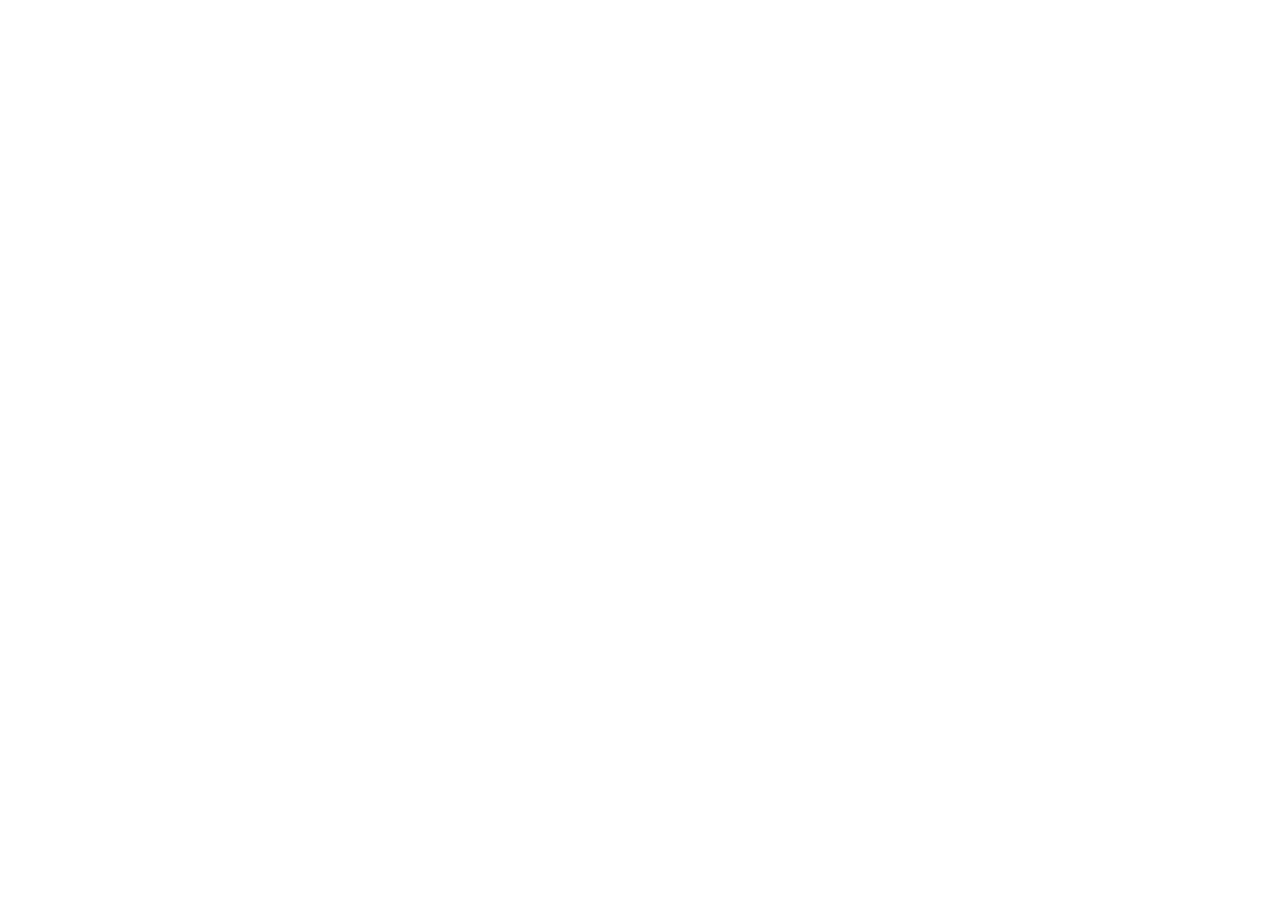
==== contact.html @ 90c954a6 "coding" ====
<!DOCTYPE html>
<html lang="en">
<head>
    <meta charset="UTF-8">
    <meta name="viewport" content="width=device-width, initial-scale=1.0">
    <title>Contact Page</title>
</head>
<body>
    
</body>
</html>
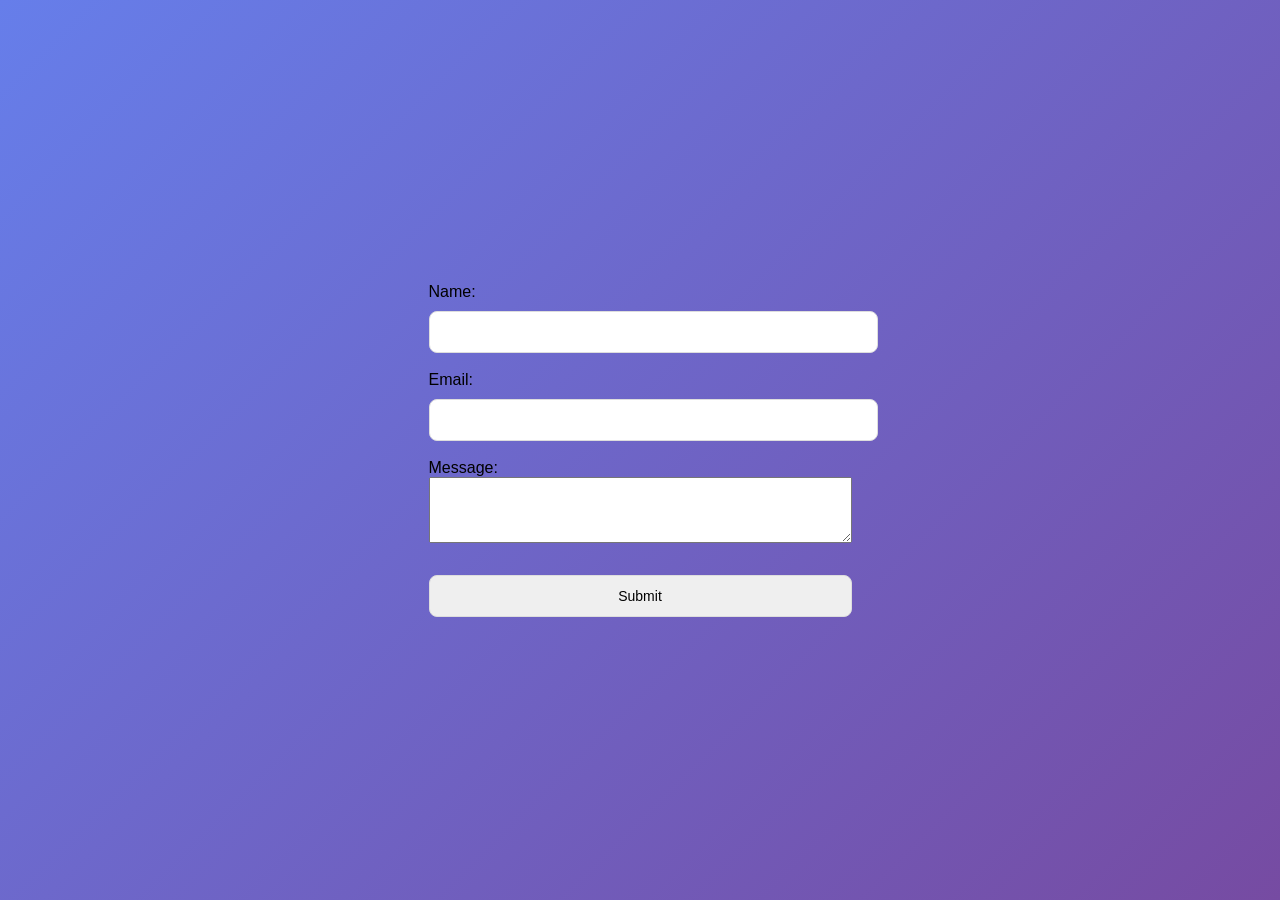
==== commit c2866a2e: "contact page styling" ====
--- a/contact.html
+++ b/contact.html
@@ -4,8 +4,22 @@
     <meta charset="UTF-8">
     <meta name="viewport" content="width=device-width, initial-scale=1.0">
     <title>Contact Page</title>
+    <link rel="stylesheet" href="style.css">
 </head>
 <body>
-    
+    <div>
+        <form action="">
+            <label for="name">Name:</label>
+            <input type="text" id="name" name="name"><br><br>
+
+            <label for="email">Email:</label>
+            <input type="email" id="email" name="email"><br><br>
+
+            <label for="message">Message:</label><br>
+            <textarea id="message" name="message" rows="4" cols="50"></textarea><br><br>
+
+            <input type="submit" value="Submit">
+        </form>
+    </div>
 </body>
 </html>
--- a/style.css
+++ b/style.css
@@ -0,0 +1,95 @@
+
+body {
+    margin: 0;
+    padding: 0;
+    font-family: 'Segoe UI', Tahoma, Geneva, Verdana, sans-serif;
+    background: linear-gradient(135deg, #667eea, #764ba2);
+    display: flex;
+    justify-content: center;
+    align-items: center;
+    height: 100vh;
+    transition: 0.5s;
+}
+
+/* Main Card */
+.container {
+    background: white;
+    padding: 30px;
+    width: 350px;
+    border-radius: 15px;
+    box-shadow: 0 10px 30px rgba(0,0,0,0.2);
+}
+
+/* Headings */
+h1 {
+    text-align: center;
+    margin-bottom: 10px;
+    color: #333;
+}
+
+h2 {
+    margin-top: 20px;
+    color: #555;
+}
+
+/* Inputs */
+input {
+    width: 100%;
+    padding: 12px;
+    margin-top: 10px;
+    border: 1px solid #ddd;
+    border-radius: 8px;
+    outline: none;
+    font-size: 14px;
+    transition: 0.3s;
+}
+
+input:focus {
+    border-color: #667eea;
+    box-shadow: 0 0 5px rgba(102,126,234,0.5);
+}
+
+/* Buttons */
+button {
+    width: 100%;
+    padding: 12px;
+    margin-top: 12px;
+    border: none;
+    border-radius: 8px;
+    background: #667eea;
+    color: white;
+    font-size: 15px;
+    cursor: pointer;
+    transition: 0.3s;
+}
+
+button:hover {
+    background: #5a67d8;
+}
+
+/* Result Text */
+#text {
+    text-align: center;
+    margin-top: 15px;
+    color: green;
+    font-size: 16px;
+}
+
+/* from contact page styling */
+.container {
+    background: white;
+    padding: 30px;
+    width: 350px;
+    border-radius: 15px;
+    box-shadow: 0 10px 30px rgba(0,0,0,0.2);
+}
+
+h1 {
+    text-align: center;
+    margin-bottom: 10px;
+    color: #333;
+}
+h2 {
+    margin-top: 20px;
+    color: #555;
+}
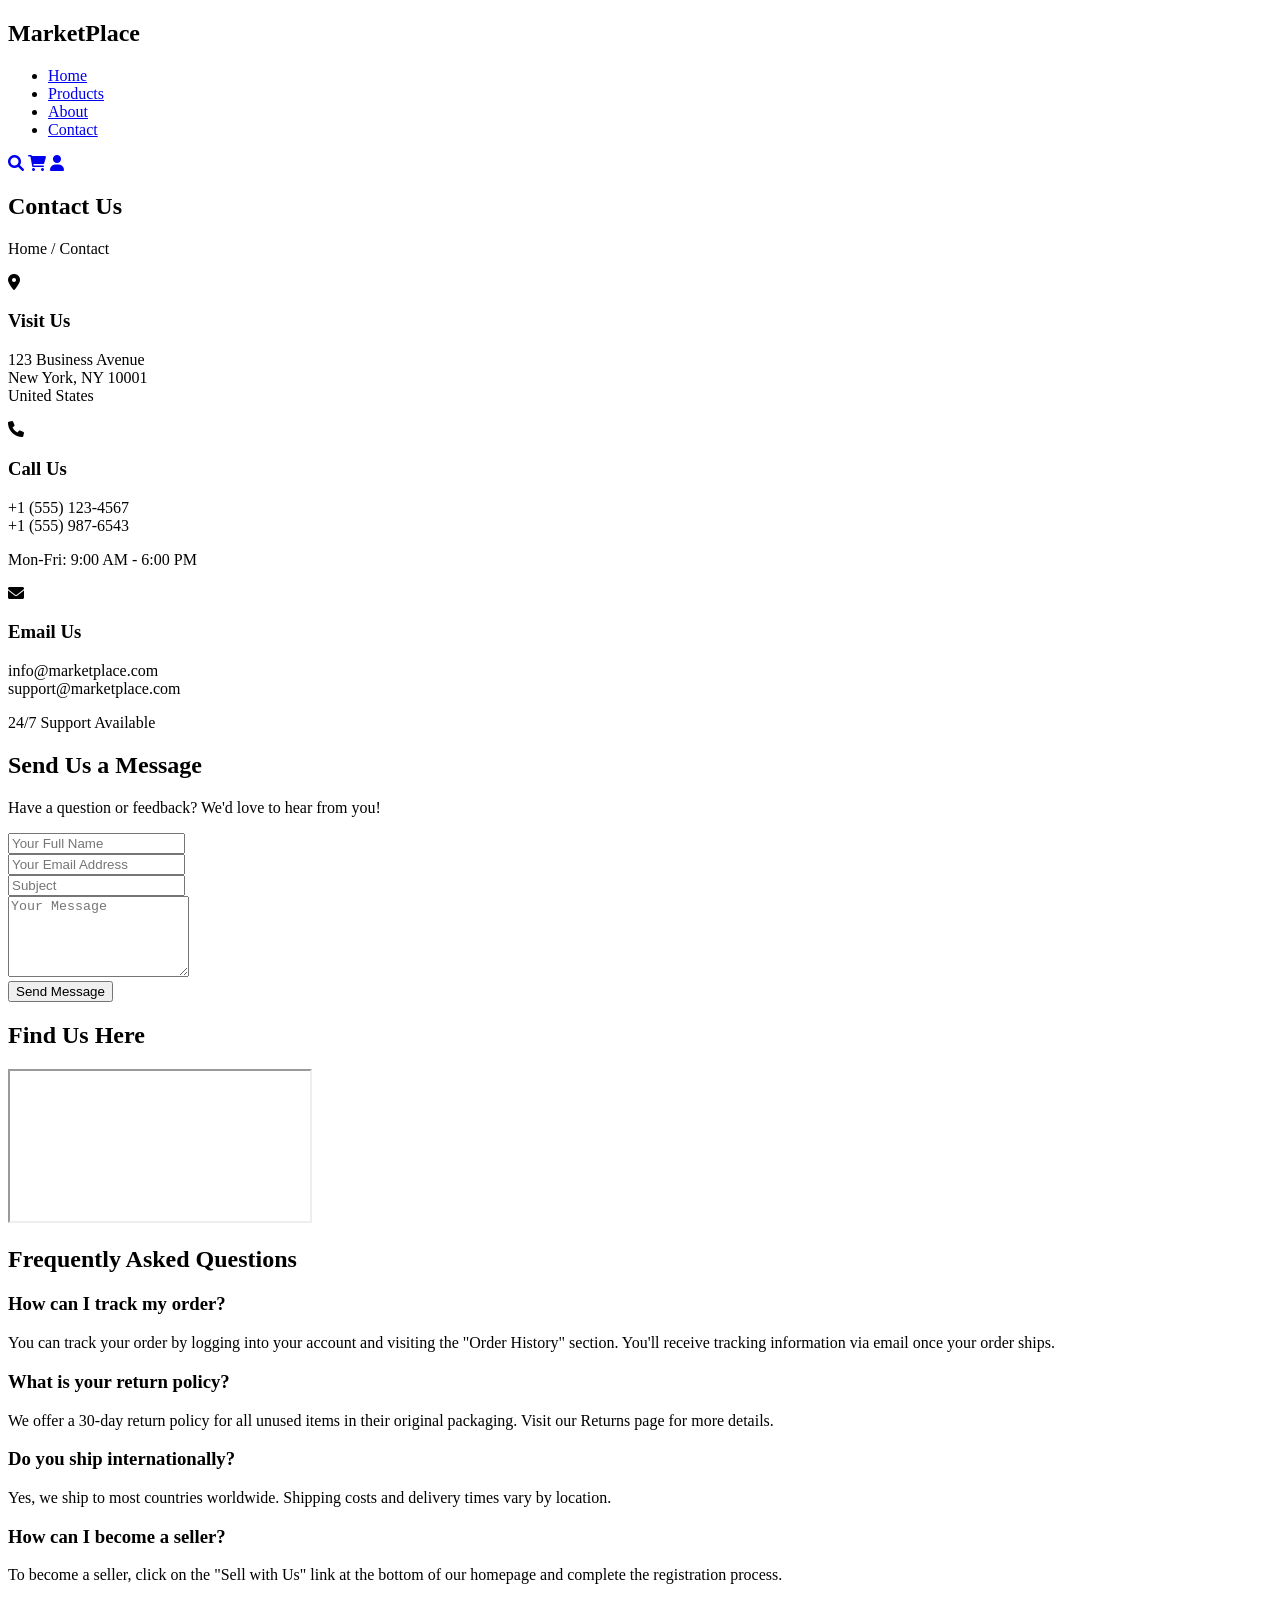
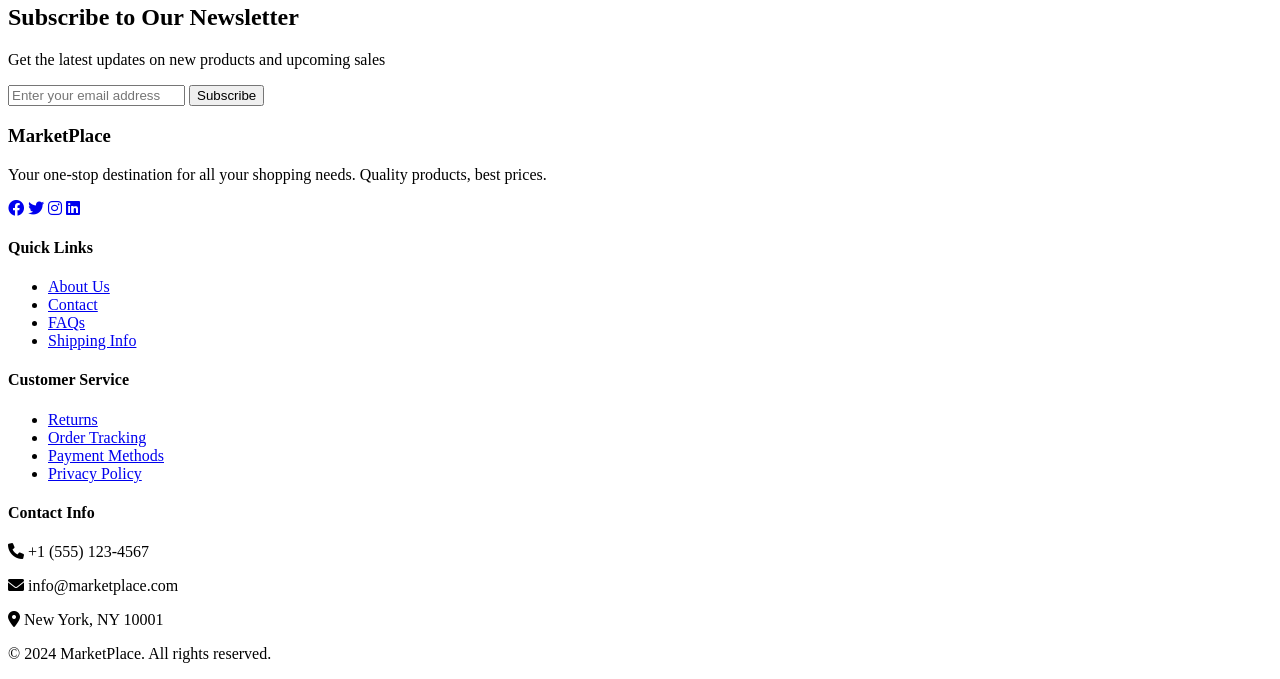
==== commit a7e80956: "continus" ====
--- a/contact.html
+++ b/contact.html
@@ -3,23 +3,206 @@
 <head>
     <meta charset="UTF-8">
     <meta name="viewport" content="width=device-width, initial-scale=1.0">
-    <title>Contact Page</title>
-    <link rel="stylesheet" href="style.css">
+    <title>Contact Us - MarketPlace</title>
+    <link rel="stylesheet" href="contact.css">
+    <link rel="stylesheet" href="https://cdnjs.cloudflare.com/ajax/libs/font-awesome/6.0.0/css/all.min.css">
 </head>
 <body>
-    <div>
-        <form action="">
-            <label for="name">Name:</label>
-            <input type="text" id="name" name="name"><br><br>
-
-            <label for="email">Email:</label>
-            <input type="email" id="email" name="email"><br><br>
-
-            <label for="message">Message:</label><br>
-            <textarea id="message" name="message" rows="4" cols="50"></textarea><br><br>
-
-            <input type="submit" value="Submit">
-        </form>
-    </div>
+    <!-- Header Section -->
+    <header class="header">
+        <nav class="navbar">
+            <div class="logo">
+                <h2>MarketPlace</h2>
+            </div>
+            <ul class="nav-menu">
+                <li><a href="index.html">Home</a></li>
+                <li><a href="products.html">Products</a></li>
+                <li><a href="about.html">About</a></li>
+                <li><a href="contact.html" class="active">Contact</a></li>
+            </ul>
+            <div class="nav-icons">
+                <a href="#"><i class="fas fa-search"></i></a>
+                <a href="#"><i class="fas fa-shopping-cart"></i></a>
+                <a href="#"><i class="fas fa-user"></i></a>
+            </div>
+        </nav>
+    </header>
+
+    <!-- Page Banner -->
+    <section class="page-banner">
+        <div class="banner-content">
+            <h1>Contact Us</h1>
+            <p>Home / Contact</p>
+        </div>
+    </section>
+
+    <!-- Contact Information Section -->
+    <section class="contact-info">
+        <div class="container">
+            <div class="info-grid">
+                <div class="info-card">
+                    <div class="icon">
+                        <i class="fas fa-map-marker-alt"></i>
+                    </div>
+                    <h3>Visit Us</h3>
+                    <p>123 Business Avenue<br>New York, NY 10001<br>United States</p>
+                </div>
+
+                <div class="info-card">
+                    <div class="icon">
+                        <i class="fas fa-phone"></i>
+                    </div>
+                    <h3>Call Us</h3>
+                    <p>+1 (555) 123-4567<br>+1 (555) 987-6543</p>
+                    <p class="timing">Mon-Fri: 9:00 AM - 6:00 PM</p>
+                </div>
+
+                <div class="info-card">
+                    <div class="icon">
+                        <i class="fas fa-envelope"></i>
+                    </div>
+                    <h3>Email Us</h3>
+                    <p>info@marketplace.com<br>support@marketplace.com</p>
+                    <p class="timing">24/7 Support Available</p>
+                </div>
+            </div>
+        </div>
+    </section>
+
+    <!-- Contact Form and Map Section -->
+    <section class="contact-main">
+        <div class="container">
+            <div class="contact-wrapper">
+                <div class="contact-form">
+                    <h2>Send Us a Message</h2>
+                    <p>Have a question or feedback? We'd love to hear from you!</p>
+                    
+                    <form id="contactForm">
+                        <div class="form-group">
+                            <input type="text" id="name" name="name" placeholder="Your Full Name" required>
+                        </div>
+                        
+                        <div class="form-group">
+                            <input type="email" id="email" name="email" placeholder="Your Email Address" required>
+                        </div>
+                        
+                        <div class="form-group">
+                            <input type="text" id="subject" name="subject" placeholder="Subject" required>
+                        </div>
+                        
+                        <div class="form-group">
+                            <textarea id="message" name="message" rows="5" placeholder="Your Message" required></textarea>
+                        </div>
+                        
+                        <button type="submit" class="submit-btn">Send Message</button>
+                    </form>
+                </div>
+
+                <div class="map-section">
+                    <h2>Find Us Here</h2>
+                    <div class="map-container">
+                        <iframe 
+                            src="https://www.google.com/maps/embed?pb=!1m18!1m12!1m3!1d387193.305935303!2d-74.25986548248684!3d40.69714941932609!2m3!1f0!2f0!3f0!3m2!1i1024!2i768!4f13.1!3m3!1m2!1s0x89c24fa5d33f083b%3A0xc80b8f06e177fe62!2sNew%20York%2C%20NY%2C%20USA!5e0!3m2!1sen!2s!4v1645564668793!5m2!1sen!2s" 
+                            allowfullscreen="" 
+                            loading="lazy">
+                        </iframe>
+                    </div>
+                </div>
+            </div>
+        </div>
+    </section>
+
+    <!-- FAQ Section -->
+    <section class="faq-section">
+        <div class="container">
+            <h2>Frequently Asked Questions</h2>
+            <div class="faq-grid">
+                <div class="faq-item">
+                    <h3>How can I track my order?</h3>
+                    <p>You can track your order by logging into your account and visiting the "Order History" section. You'll receive tracking information via email once your order ships.</p>
+                </div>
+                
+                <div class="faq-item">
+                    <h3>What is your return policy?</h3>
+                    <p>We offer a 30-day return policy for all unused items in their original packaging. Visit our Returns page for more details.</p>
+                </div>
+                
+                <div class="faq-item">
+                    <h3>Do you ship internationally?</h3>
+                    <p>Yes, we ship to most countries worldwide. Shipping costs and delivery times vary by location.</p>
+                </div>
+                
+                <div class="faq-item">
+                    <h3>How can I become a seller?</h3>
+                    <p>To become a seller, click on the "Sell with Us" link at the bottom of our homepage and complete the registration process.</p>
+                </div>
+            </div>
+        </div>
+    </section>
+
+    <!-- Newsletter Section -->
+    <section class="newsletter">
+        <div class="container">
+            <div class="newsletter-content">
+                <h2>Subscribe to Our Newsletter</h2>
+                <p>Get the latest updates on new products and upcoming sales</p>
+                <form class="newsletter-form">
+                    <input type="email" placeholder="Enter your email address" required>
+                    <button type="submit">Subscribe</button>
+                </form>
+            </div>
+        </div>
+    </section>
+
+    <!-- Footer -->
+    <footer class="footer">
+        <div class="container">
+            <div class="footer-content">
+                <div class="footer-section">
+                    <h3>MarketPlace</h3>
+                    <p>Your one-stop destination for all your shopping needs. Quality products, best prices.</p>
+                    <div class="social-links">
+                        <a href="#"><i class="fab fa-facebook"></i></a>
+                        <a href="#"><i class="fab fa-twitter"></i></a>
+                        <a href="#"><i class="fab fa-instagram"></i></a>
+                        <a href="#"><i class="fab fa-linkedin"></i></a>
+                    </div>
+                </div>
+                
+                <div class="footer-section">
+                    <h4>Quick Links</h4>
+                    <ul>
+                        <li><a href="#">About Us</a></li>
+                        <li><a href="#">Contact</a></li>
+                        <li><a href="#">FAQs</a></li>
+                        <li><a href="#">Shipping Info</a></li>
+                    </ul>
+                </div>
+                
+                <div class="footer-section">
+                    <h4>Customer Service</h4>
+                    <ul>
+                        <li><a href="#">Returns</a></li>
+                        <li><a href="#">Order Tracking</a></li>
+                        <li><a href="#">Payment Methods</a></li>
+                        <li><a href="#">Privacy Policy</a></li>
+                    </ul>
+                </div>
+                
+                <div class="footer-section">
+                    <h4>Contact Info</h4>
+                    <p><i class="fas fa-phone"></i> +1 (555) 123-4567</p>
+                    <p><i class="fas fa-envelope"></i> info@marketplace.com</p>
+                    <p><i class="fas fa-map-marker-alt"></i> New York, NY 10001</p>
+                </div>
+            </div>
+            
+            <div class="footer-bottom">
+                <p>&copy; 2024 MarketPlace. All rights reserved.</p>
+            </div>
+        </div>
+    </footer>
+
+    <script src="contact.js"></script>
 </body>
 </html>
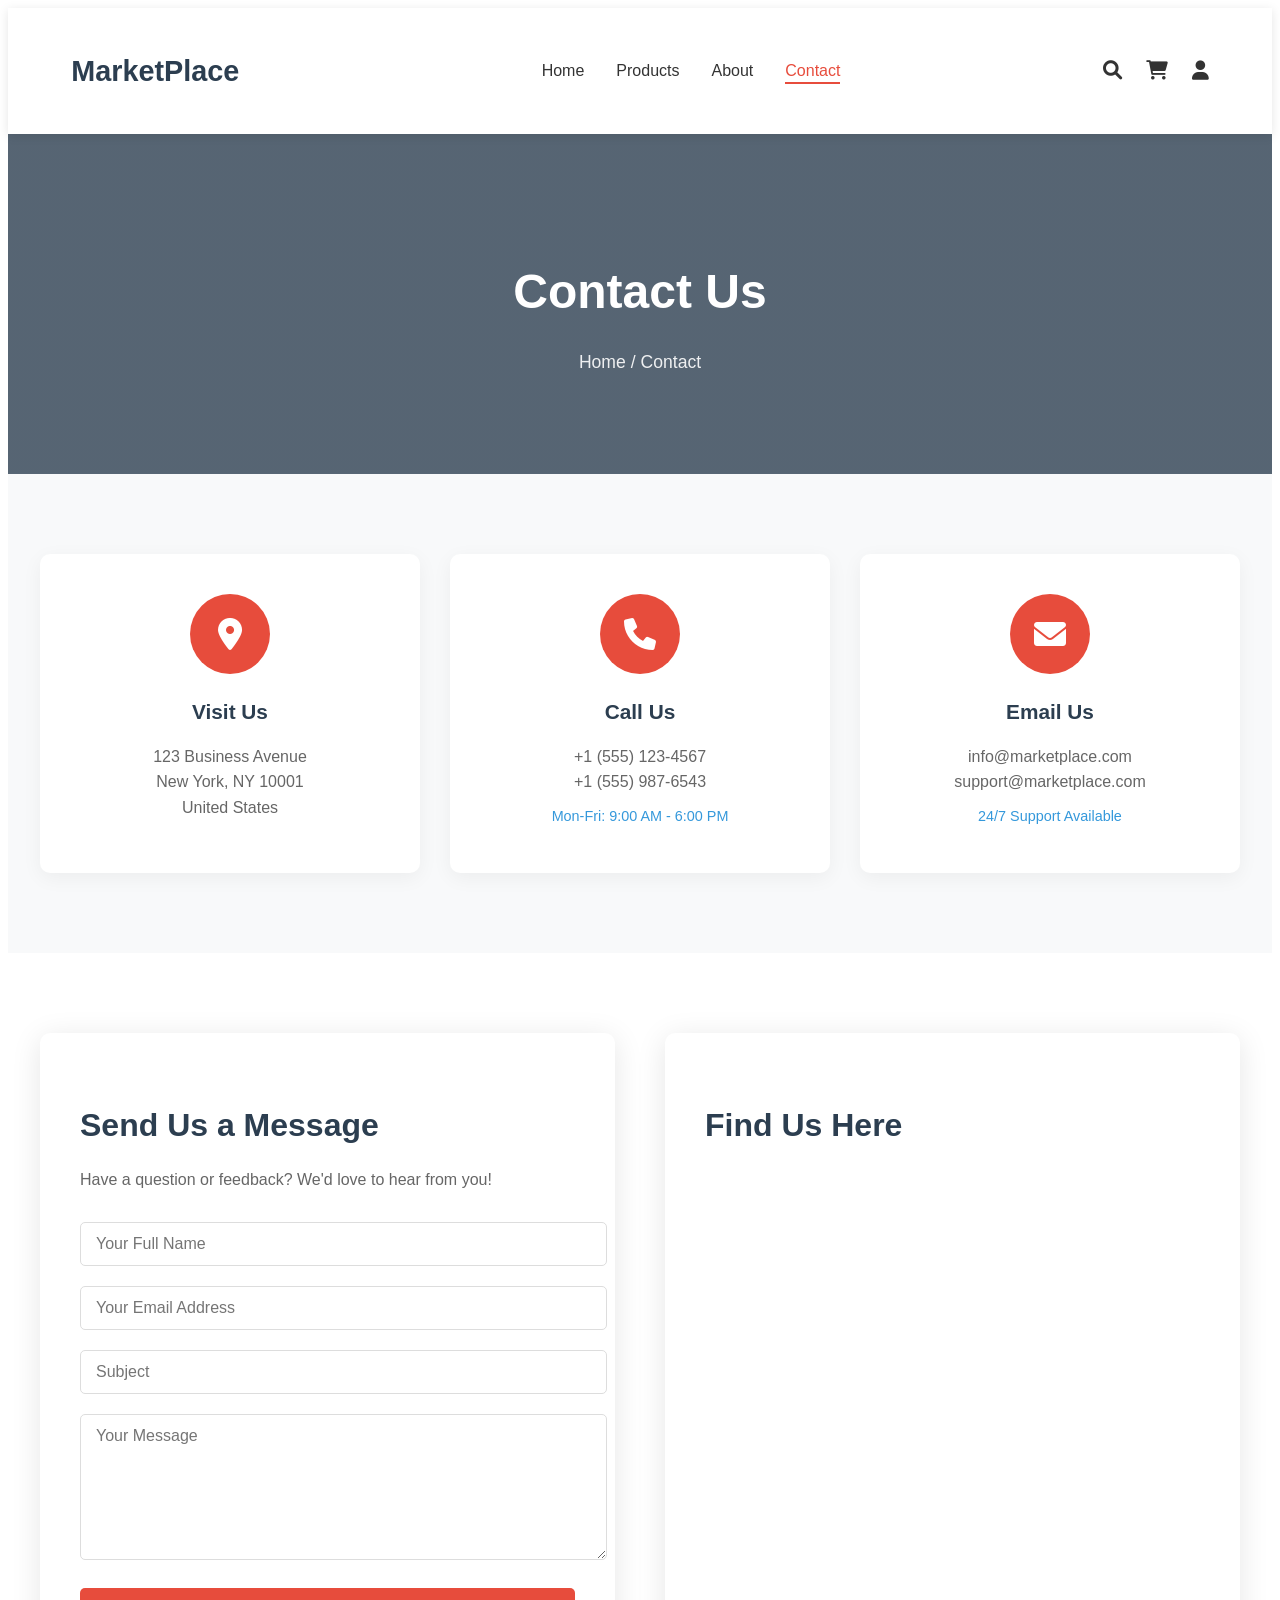
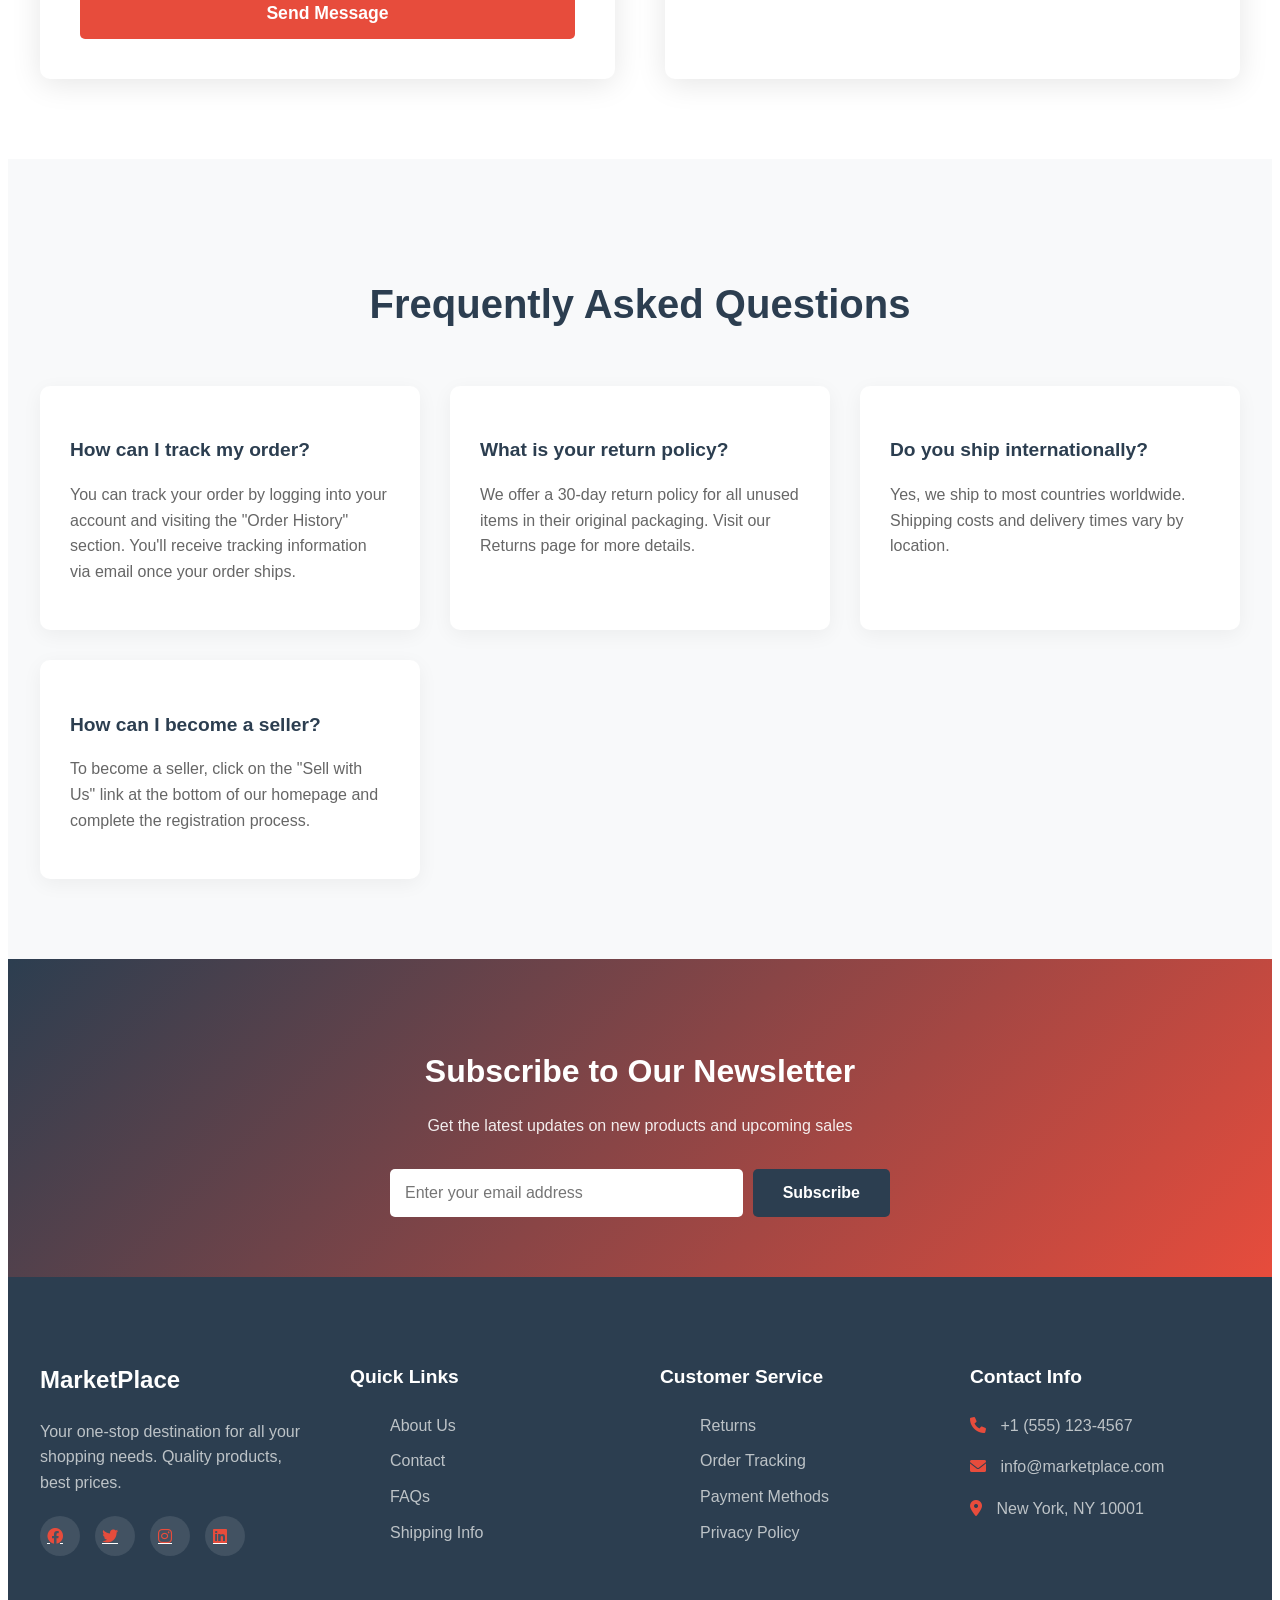
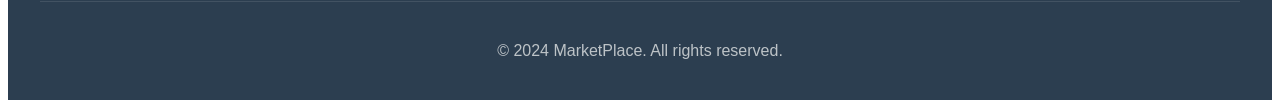
==== commit 667e0443: "continus" ====
--- a/contact.html
+++ b/contact.html
@@ -4,7 +4,7 @@
     <meta charset="UTF-8">
     <meta name="viewport" content="width=device-width, initial-scale=1.0">
     <title>Contact Us - MarketPlace</title>
-    <link rel="stylesheet" href="contact.css">
+    <link rel="stylesheet" href="style.css">
     <link rel="stylesheet" href="https://cdnjs.cloudflare.com/ajax/libs/font-awesome/6.0.0/css/all.min.css">
 </head>
 <body>
--- a/style.css
+++ b/style.css
@@ -0,0 +1,605 @@
+/* 
+body {
+    margin: 0;
+    padding: 0;
+    font-family: 'Segoe UI', Tahoma, Geneva, Verdana, sans-serif;
+    background: linear-gradient(135deg, #667eea, #764ba2);
+    display: flex;
+    justify-content: center;
+    align-items: center;
+    height: 100vh;
+    transition: 0.5s;
+}
+
+/* Main Card */
+/* .container { */
+    /* background: white;
+    padding: 30px;
+    width: 350px;
+    border-radius: 15px;
+    box-shadow: 0 10px 30px rgba(0,0,0,0.2);
+} */
+
+/* Headings */
+/* h1 {
+    text-align: center;
+    margin-bottom: 10px;
+    color: #333;
+}
+
+h2 {
+    margin-top: 20px;
+    color: #555;
+} */
+
+/* Inputs */
+/* input {
+    width: 100%;
+    padding: 12px;
+    margin-top: 10px;
+    border: 1px solid #ddd;
+    border-radius: 8px;
+    outline: none;
+    font-size: 14px;
+    transition: 0.3s;
+}
+
+input:focus {
+    border-color: #667eea;
+    box-shadow: 0 0 5px rgba(102,126,234,0.5);
+} */
+
+/* Buttons */
+/* button {
+    width: 100%;
+    padding: 12px;
+    margin-top: 12px;
+    border: none;
+    border-radius: 8px;
+    background: #667eea;
+    color: white;
+    font-size: 15px;
+    cursor: pointer;
+    transition: 0.3s;
+}
+
+button:hover {
+    background: #5a67d8;
+} */
+
+/* Result Text */
+/* #text {
+    text-align: center;
+    margin-top: 15px;
+    color: green;
+    font-size: 16px;
+} */ */
+
+/* Reset and Base Styles */
+* {
+    margin: 0;
+    padding: 0;
+    box-sizing: border-box;
+}
+
+:root {
+    --primary-color: #2c3e50;
+    --secondary-color: #e74c3c;
+    --accent-color: #3498db;
+    --light-bg: #f8f9fa;
+    --text-color: #333;
+    --border-color: #ddd;
+    --success-color: #27ae60;
+    --error-color: #e74c3c;
+    --transition: all 0.3s ease;
+}
+
+body {
+    font-family: 'Segoe UI', Tahoma, Geneva, Verdana, sans-serif;
+    line-height: 1.6;
+    color: var(--text-color);
+}
+
+.container {
+    max-width: 1200px;
+    margin: 0 auto;
+    padding: 0 20px;
+}
+
+/* Header Styles */
+.header {
+    background: #fff;
+    box-shadow: 0 2px 10px rgba(0,0,0,0.1);
+    position: sticky;
+    top: 0;
+    z-index: 1000;
+}
+
+.navbar {
+    display: flex;
+    justify-content: space-between;
+    align-items: center;
+    padding: 1rem 5%;
+    max-width: 1400px;
+    margin: 0 auto;
+}
+
+.logo h2 {
+    color: var(--primary-color);
+    font-size: 1.8rem;
+    font-weight: 700;
+}
+
+.nav-menu {
+    display: flex;
+    list-style: none;
+    gap: 2rem;
+}
+
+.nav-menu a {
+    text-decoration: none;
+    color: var(--text-color);
+    font-weight: 500;
+    transition: var(--transition);
+    position: relative;
+}
+
+.nav-menu a:hover,
+.nav-menu a.active {
+    color: var(--secondary-color);
+}
+
+.nav-menu a.active::after {
+    content: '';
+    position: absolute;
+    bottom: -5px;
+    left: 0;
+    width: 100%;
+    height: 2px;
+    background: var(--secondary-color);
+}
+
+.nav-icons {
+    display: flex;
+    gap: 1.5rem;
+}
+
+.nav-icons a {
+    color: var(--text-color);
+    font-size: 1.2rem;
+    transition: var(--transition);
+}
+
+.nav-icons a:hover {
+    color: var(--secondary-color);
+}
+
+/* Page Banner */
+.page-banner {
+    background: linear-gradient(rgba(44, 62, 80, 0.8), rgba(44, 62, 80, 0.8)), url('https://via.placeholder.com/1920x400');
+    background-size: cover;
+    background-position: center;
+    padding: 80px 0;
+    text-align: center;
+    color: #fff;
+}
+
+.banner-content h1 {
+    font-size: 3rem;
+    margin-bottom: 1rem;
+}
+
+.banner-content p {
+    font-size: 1.1rem;
+    opacity: 0.9;
+}
+
+/* Contact Info Section */
+.contact-info {
+    padding: 80px 0;
+    background: var(--light-bg);
+}
+
+.info-grid {
+    display: grid;
+    grid-template-columns: repeat(auto-fit, minmax(300px, 1fr));
+    gap: 30px;
+}
+
+.info-card {
+    background: #fff;
+    padding: 40px 30px;
+    text-align: center;
+    border-radius: 10px;
+    box-shadow: 0 5px 20px rgba(0,0,0,0.05);
+    transition: var(--transition);
+}
+
+.info-card:hover {
+    transform: translateY(-10px);
+    box-shadow: 0 10px 30px rgba(0,0,0,0.1);
+}
+
+.info-card .icon {
+    width: 80px;
+    height: 80px;
+    background: var(--secondary-color);
+    color: #fff;
+    border-radius: 50%;
+    display: flex;
+    align-items: center;
+    justify-content: center;
+    margin: 0 auto 20px;
+    font-size: 2rem;
+    transition: var(--transition);
+}
+
+.info-card:hover .icon {
+    background: var(--primary-color);
+    transform: rotateY(360deg);
+}
+
+.info-card h3 {
+    font-size: 1.3rem;
+    margin-bottom: 15px;
+    color: var(--primary-color);
+}
+
+.info-card p {
+    color: #666;
+    margin-bottom: 5px;
+}
+
+.info-card .timing {
+    font-size: 0.9rem;
+    color: var(--accent-color);
+    margin-top: 10px;
+}
+
+/* Contact Main Section */
+.contact-main {
+    padding: 80px 0;
+}
+
+.contact-wrapper {
+    display: grid;
+    grid-template-columns: 1fr 1fr;
+    gap: 50px;
+}
+
+/* Contact Form */
+.contact-form {
+    background: #fff;
+    padding: 40px;
+    border-radius: 10px;
+    box-shadow: 0 5px 30px rgba(0,0,0,0.1);
+}
+
+.contact-form h2 {
+    font-size: 2rem;
+    color: var(--primary-color);
+    margin-bottom: 10px;
+}
+
+.contact-form > p {
+    color: #666;
+    margin-bottom: 30px;
+}
+
+.form-group {
+    margin-bottom: 20px;
+}
+
+.form-group input,
+.form-group textarea {
+    width: 100%;
+    padding: 12px 15px;
+    border: 1px solid var(--border-color);
+    border-radius: 5px;
+    font-size: 1rem;
+    transition: var(--transition);
+    font-family: inherit;
+}
+
+.form-group input:focus,
+.form-group textarea:focus {
+    outline: none;
+    border-color: var(--accent-color);
+    box-shadow: 0 0 0 3px rgba(52, 152, 219, 0.1);
+}
+
+.form-group textarea {
+    resize: vertical;
+    min-height: 120px;
+}
+
+.submit-btn {
+    background: var(--secondary-color);
+    color: #fff;
+    padding: 15px 30px;
+    border: none;
+    border-radius: 5px;
+    font-size: 1.1rem;
+    font-weight: 600;
+    cursor: pointer;
+    transition: var(--transition);
+    width: 100%;
+}
+
+.submit-btn:hover {
+    background: var(--primary-color);
+    transform: translateY(-2px);
+}
+
+/* Map Section */
+.map-section {
+    background: #fff;
+    padding: 40px;
+    border-radius: 10px;
+    box-shadow: 0 5px 30px rgba(0,0,0,0.1);
+}
+
+.map-section h2 {
+    font-size: 2rem;
+    color: var(--primary-color);
+    margin-bottom: 20px;
+}
+
+.map-container {
+    width: 100%;
+    height: 400px;
+    border-radius: 10px;
+    overflow: hidden;
+}
+
+.map-container iframe {
+    width: 100%;
+    height: 100%;
+    border: 0;
+}
+
+/* FAQ Section */
+.faq-section {
+    padding: 80px 0;
+    background: var(--light-bg);
+}
+
+.faq-section h2 {
+    text-align: center;
+    font-size: 2.5rem;
+    color: var(--primary-color);
+    margin-bottom: 50px;
+}
+
+.faq-grid {
+    display: grid;
+    grid-template-columns: repeat(auto-fit, minmax(300px, 1fr));
+    gap: 30px;
+}
+
+.faq-item {
+    background: #fff;
+    padding: 30px;
+    border-radius: 10px;
+    box-shadow: 0 5px 20px rgba(0,0,0,0.05);
+    transition: var(--transition);
+}
+
+.faq-item:hover {
+    transform: translateY(-5px);
+    box-shadow: 0 10px 30px rgba(0,0,0,0.1);
+}
+
+.faq-item h3 {
+    color: var(--primary-color);
+    margin-bottom: 15px;
+    font-size: 1.2rem;
+}
+
+.faq-item p {
+    color: #666;
+    line-height: 1.6;
+}
+
+/* Newsletter Section */
+.newsletter {
+    padding: 60px 0;
+    background: linear-gradient(135deg, var(--primary-color), var(--secondary-color));
+    color: #fff;
+}
+
+.newsletter-content {
+    text-align: center;
+    max-width: 600px;
+    margin: 0 auto;
+}
+
+.newsletter-content h2 {
+    font-size: 2rem;
+    margin-bottom: 15px;
+}
+
+.newsletter-content p {
+    margin-bottom: 30px;
+    opacity: 0.9;
+}
+
+.newsletter-form {
+    display: flex;
+    gap: 10px;
+    max-width: 500px;
+    margin: 0 auto;
+}
+
+.newsletter-form input {
+    flex: 1;
+    padding: 15px;
+    border: none;
+    border-radius: 5px;
+    font-size: 1rem;
+}
+
+.newsletter-form input:focus {
+    outline: none;
+}
+
+.newsletter-form button {
+    padding: 15px 30px;
+    background: var(--primary-color);
+    color: #fff;
+    border: none;
+    border-radius: 5px;
+    font-size: 1rem;
+    font-weight: 600;
+    cursor: pointer;
+    transition: var(--transition);
+}
+
+.newsletter-form button:hover {
+    background: #34495e;
+}
+
+/* Footer */
+.footer {
+    background: #2c3e50;
+    color: #fff;
+    padding: 60px 0 20px;
+}
+
+.footer-content {
+    display: grid;
+    grid-template-columns: repeat(auto-fit, minmax(250px, 1fr));
+    gap: 40px;
+    margin-bottom: 40px;
+}
+
+.footer-section h3 {
+    font-size: 1.5rem;
+    margin-bottom: 20px;
+}
+
+.footer-section h4 {
+    font-size: 1.2rem;
+    margin-bottom: 20px;
+}
+
+.footer-section p {
+    color: #bdc3c7;
+    line-height: 1.6;
+    margin-bottom: 10px;
+}
+
+.footer-section ul {
+    list-style: none;
+}
+
+.footer-section ul li {
+    margin-bottom: 10px;
+}
+
+.footer-section ul li a {
+    color: #bdc3c7;
+    text-decoration: none;
+    transition: var(--transition);
+}
+
+.footer-section ul li a:hover {
+    color: var(--secondary-color);
+    padding-left: 5px;
+}
+
+.social-links {
+    display: flex;
+    gap: 15px;
+    margin-top: 20px;
+}
+
+.social-links a {
+    width: 40px;
+    height: 40px;
+    background: rgba(255,255,255,0.1);
+    color: #fff;
+    display: flex;
+    align-items: center;
+    justify-content: center;
+    border-radius: 50%;
+    transition: var(--transition);
+}
+
+.social-links a:hover {
+    background: var(--secondary-color);
+    transform: translateY(-3px);
+}
+
+.footer-section i {
+    margin-right: 10px;
+    color: var(--secondary-color);
+}
+
+.footer-bottom {
+    text-align: center;
+    padding-top: 20px;
+    border-top: 1px solid rgba(255,255,255,0.1);
+    color: #bdc3c7;
+}
+
+/* Responsive Design */
+@media (max-width: 992px) {
+    .contact-wrapper {
+        grid-template-columns: 1fr;
+    }
+    
+    .navbar {
+        flex-direction: column;
+        gap: 1rem;
+    }
+    
+    .nav-menu {
+        gap: 1rem;
+    }
+}
+
+@media (max-width: 768px) {
+    .nav-menu {
+        flex-direction: column;
+        text-align: center;
+        gap: 0.5rem;
+    }
+    
+    .nav-icons {
+        justify-content: center;
+    }
+    
+    .banner-content h1 {
+        font-size: 2rem;
+    }
+    
+    .info-grid,
+    .faq-grid {
+        grid-template-columns: 1fr;
+    }
+    
+    .newsletter-form {
+        flex-direction: column;
+    }
+    
+    .contact-form,
+    .map-section {
+        padding: 30px 20px;
+    }
+}
+
+@media (max-width: 480px) {
+    .info-card {
+        padding: 30px 20px;
+    }
+    
+    .footer-content {
+        grid-template-columns: 1fr;
+        text-align: center;
+    }
+    
+    .social-links {
+        justify-content: center;
+    }
+}
